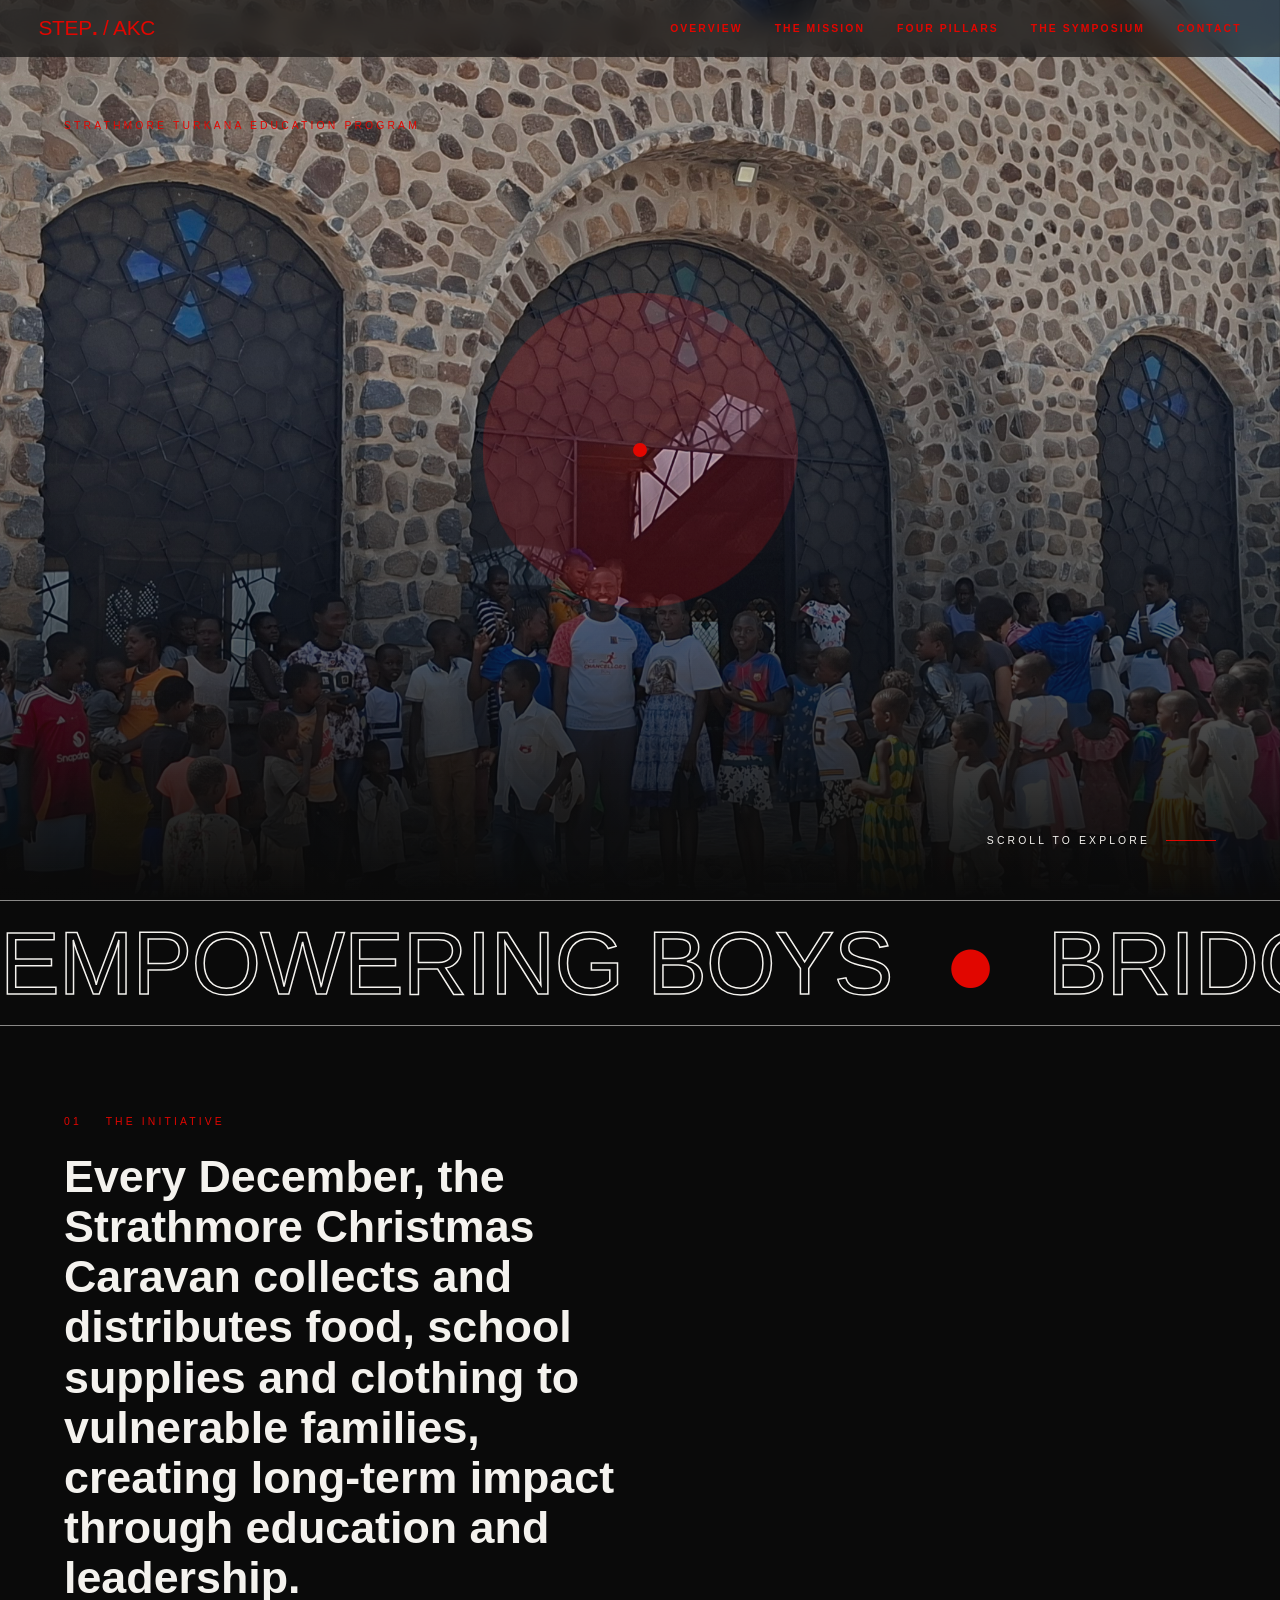
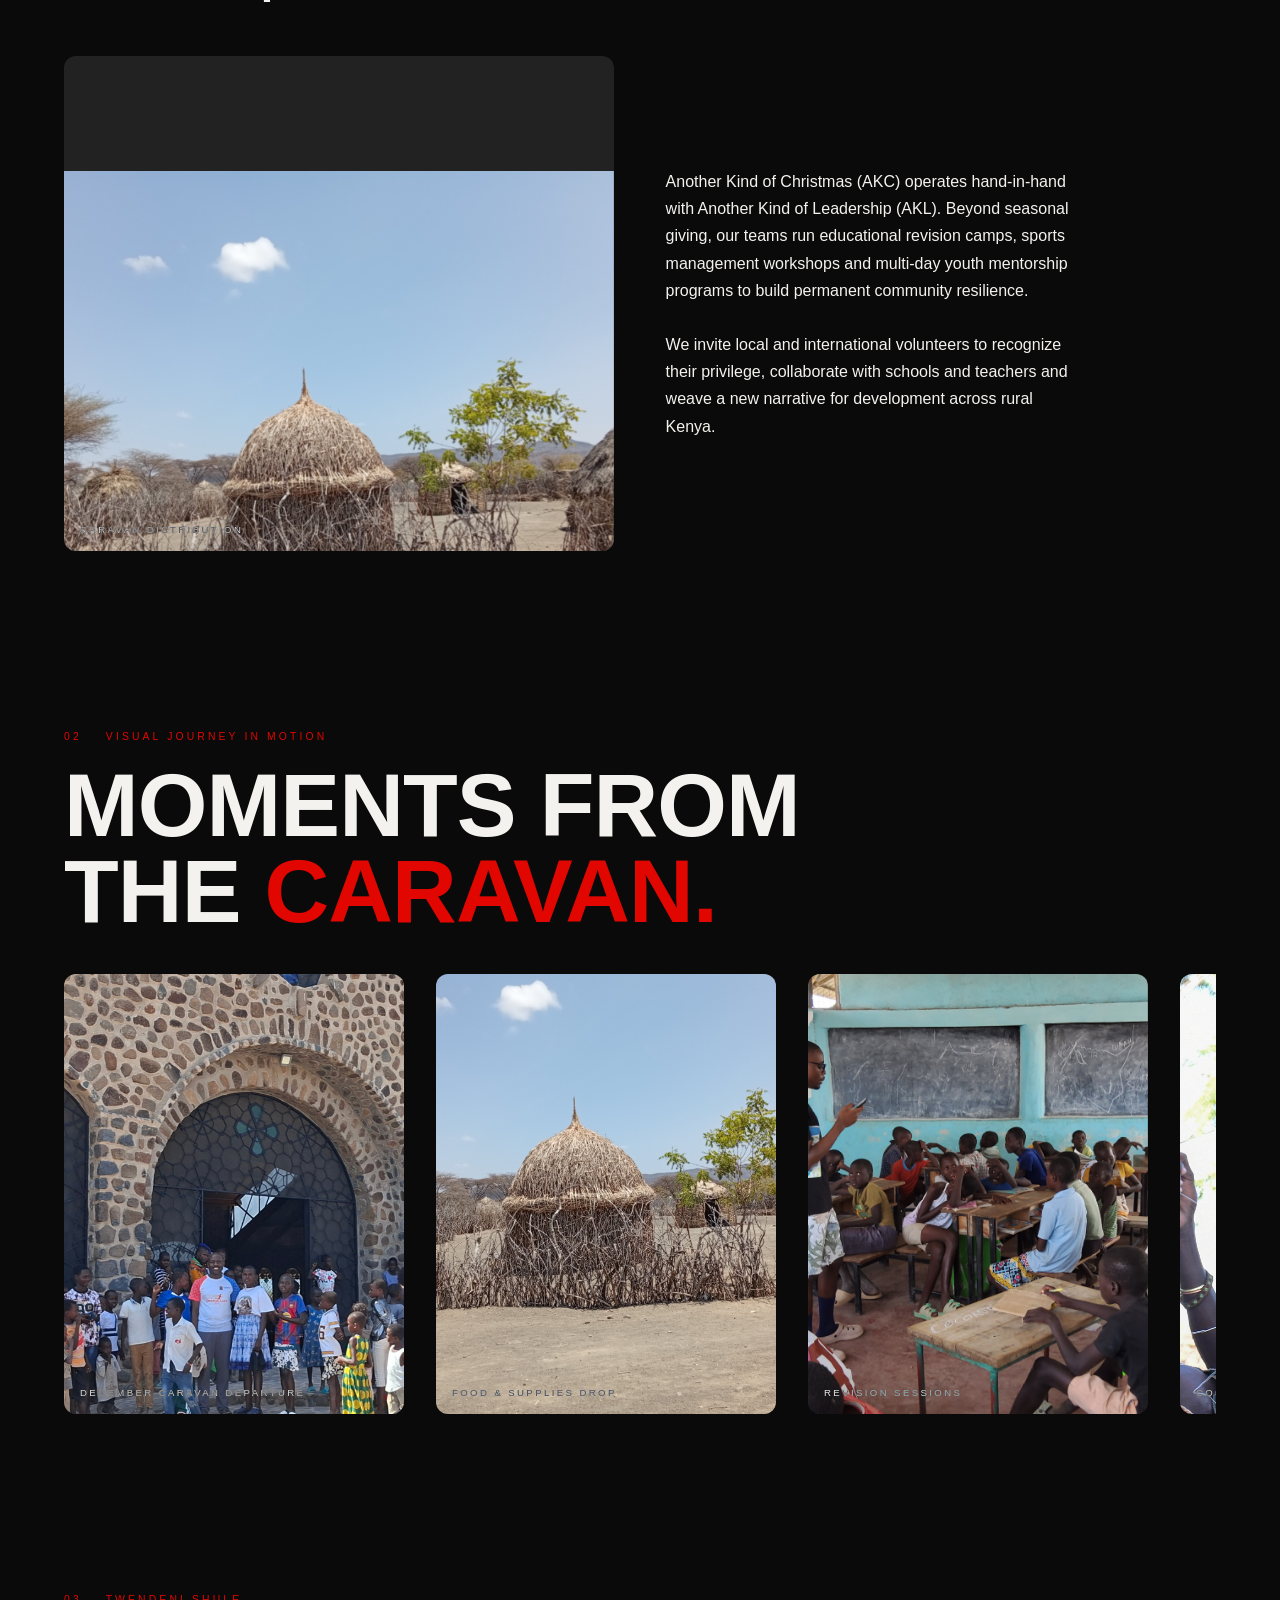
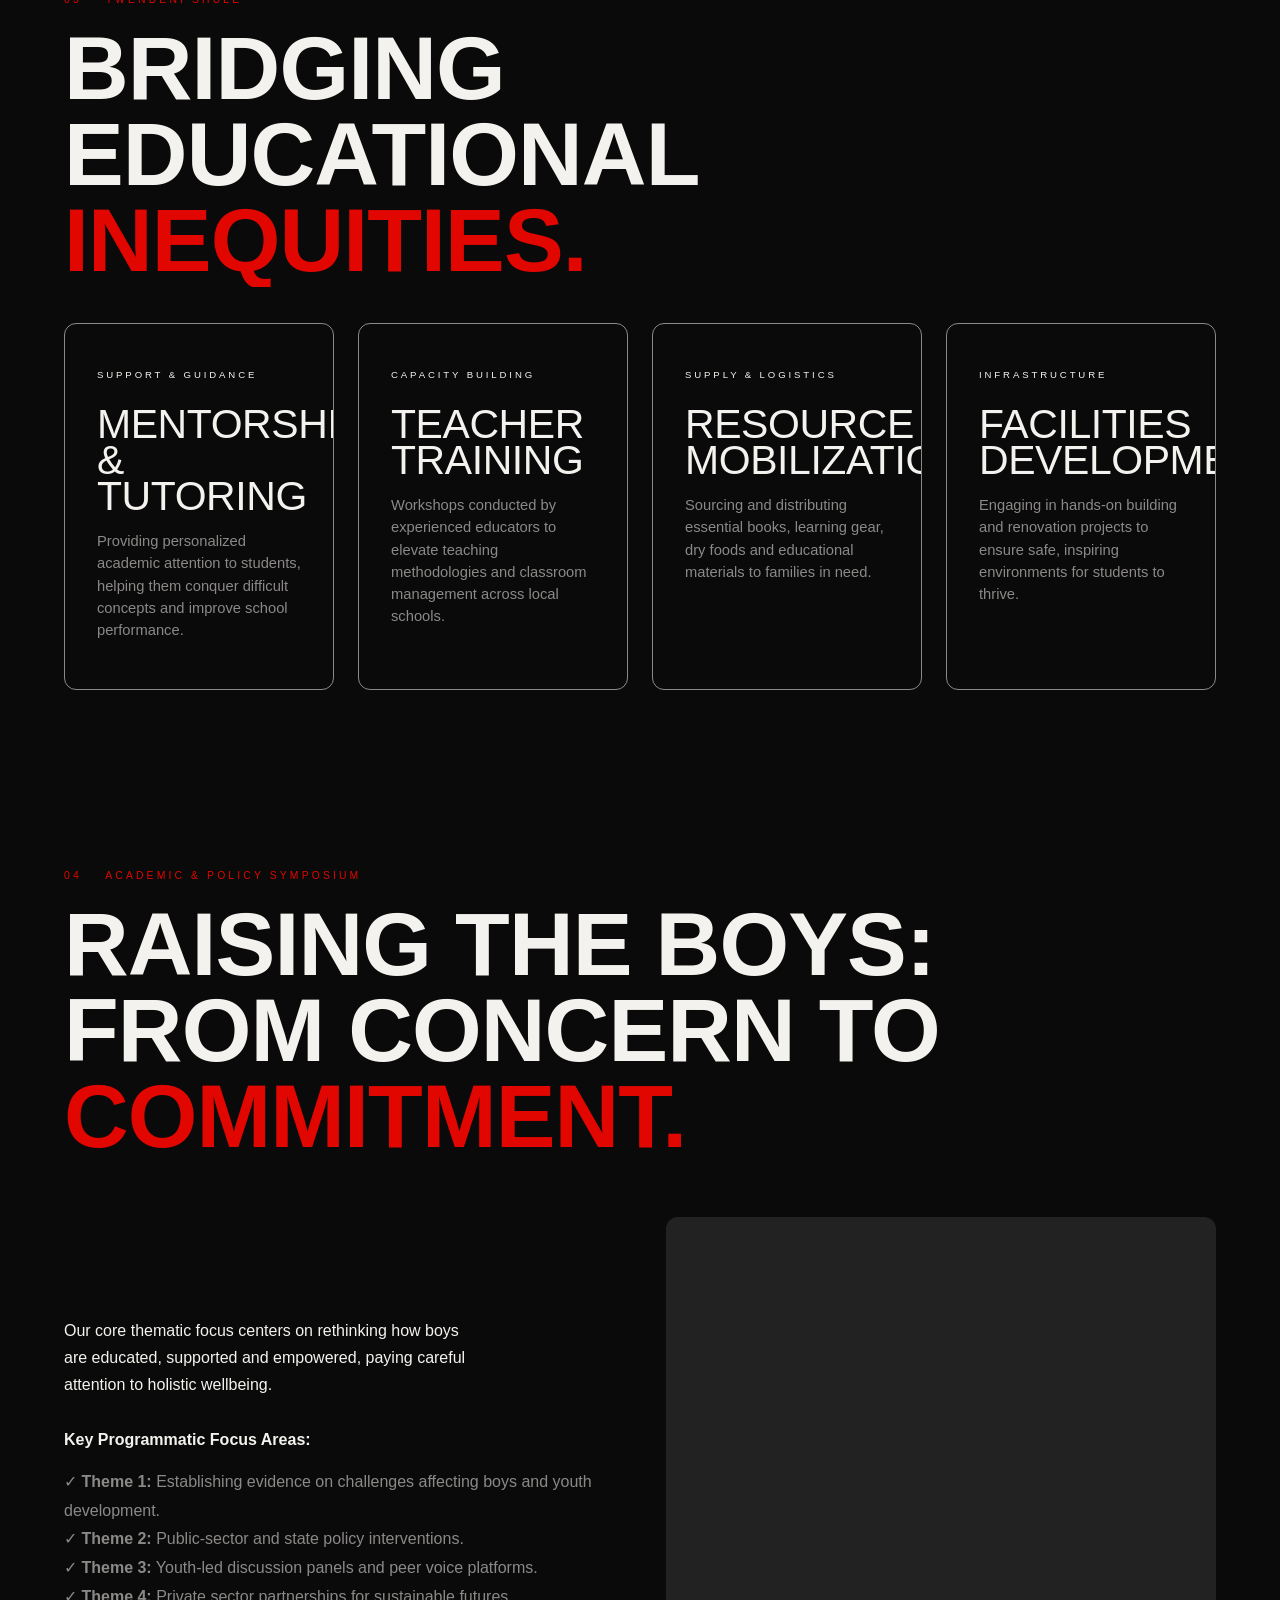
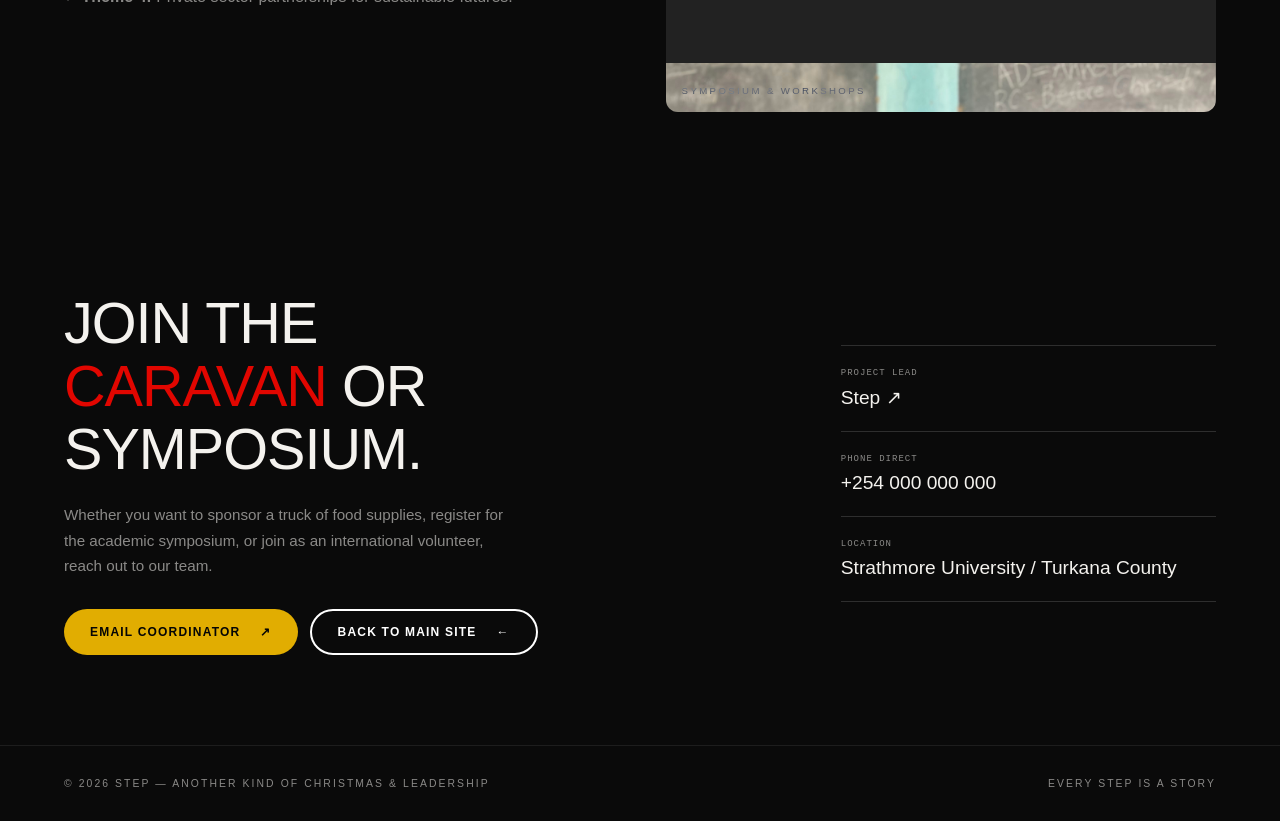
==== akc.html @ 2dad1f44 "Step 2 updated" ====
<!DOCTYPE html>
<html lang="en">
<head>
  <meta charset="utf-8">
  <meta name="viewport" content="width=device-width, initial-scale=1, viewport-fit=cover">
  <title>Another Kind of Christmas & Leadership · STEP Turkana</title>
  <link rel="stylesheet" href="akc.css">
</head>
<body class="loading">
  
  <!-- Preloader -->
  <div id="pre">
    <div class="bar"></div>
    <div class="t">Another Kind of Christmas & Leadership · STEP Turkana</div>
    <div class="n display" id="pn">0</div>
  </div>

  <!-- Ambient Sun & Custom Cursor -->
  <div id="sun"></div>
  <div id="cur"></div>

  <!-- Navigation -->
  <nav>
    <a href="index.html" class="logo display">Step<b class="red">.</b> / AKC</a>
    <ul>
      <li><a href="#overview">Overview</a></li>
      <li><a href="#story">The Mission</a></li>
      <li><a href="#pillars">Four Pillars</a></li>
      <li><a href="#symposium">The Symposium</a></li>
      <li><a href="#contact">Contact</a></li>
    </ul>
  </nav>

  <!-- Hero Section -->
  <section id="hero" data-theme="dark">
    <div class="hbg">
      <img class="pic" data-speed=".15" src="Images/hero.jpg" alt="AKC Caravan Turkana">
    </div>
    <span class="label">Strathmore Turkana Education Program</span>
    <h1 class="display" data-split>Another Kind</h1>
    <h1 class="display red" data-split>Of Christmas.</h1>
    <div class="hrow">
      <p class="rv">Bringing the Christmas spirit, educational supplies, food distribution and leadership capacity to marginalized communities in Turkana County.</p>
      <div class="cue">Scroll to explore</div>
    </div>
  </section>

  <!-- Marquee Banner -->
  <div class="mq">
    <div class="display">Empowering Boys <em>●</em> Bridging The Gap <em>●</em> Christmas Caravan <em>●</em> Service &amp; Leadership <em>●</em></div>
  </div>

  <!-- Overview Section -->
  <section id="overview" data-theme="light">
    <p class="label">01 &nbsp;&nbsp; The Initiative</p>
    <p class="big" data-scrub>Every December, the Strathmore Christmas Caravan collects and distributes food, school supplies and clothing to vulnerable families, creating long-term impact through education and leadership.</p>
    <div class="about-grid">
      <div class="img about-photo" data-cap="Caravan Distribution">
        <img class="pic" data-speed=".12" src="Images/10.jpg" alt="Caravan Distribution">
      </div>
      <div class="rv">
        <p class="about-text">Another Kind of Christmas (AKC) operates hand-in-hand with Another Kind of Leadership (AKL). Beyond seasonal giving, our teams run educational revision camps, sports management workshops and multi-day youth mentorship programs to build permanent community resilience.
          <br><br>We invite local and international volunteers to recognize their privilege, collaborate with schools and teachers and weave a new narrative for development across rural Kenya.</p>
      </div>
    </div>
  </section>

  <!-- Moving Gallery / Moving Pictures Section -->
  <section id="moving-gallery" data-theme="dark">
    <p class="label">02 &nbsp;&nbsp; Visual Journey in Motion</p>
    <h2 class="display title-people" data-split>Moments from <br>the <b class="red">Caravan.</b></h2>
    
    <div class="moving-track-container">
      <div class="moving-track">
        <div class="gallery-card img" data-cap="December Caravan Departure"><img class="pic" src="Images/hero.jpg" alt="Caravan"></div>
        <div class="gallery-card img" data-cap="Food & Supplies Drop"><img class="pic" src="Images/10.jpg" alt="Supplies"></div>
        <div class="gallery-card img" data-cap="Revision Sessions"><img class="pic" src="Images/13.jpg" alt="Revision"></div>
        <div class="gallery-card img" data-cap="Community Circles"><img class="pic" src="Images/bead.JPG" alt="Community"></div>
        <div class="gallery-card img" data-cap="Youth Sports Leadership"><img class="pic" src="Images/11.jpg" alt="Sports"></div>
        <div class="gallery-card img" data-cap="Mentorship & Joy"><img class="pic" src="Images/5.jpg" alt="Mentorship"></div>
      </div>
    </div>
  </section>

  <!-- Four Pillars Section -->
  <section id="pillars" data-theme="dark">
    <p class="label">03 &nbsp;&nbsp; Twendeni Shule</p>
    <h2 class="display title-join" data-split>Bridging <br>Educational <b class="red">Inequities.</b></h2>
    <div class="join">
      <div class="pillar-box rv">
        <small>SUPPORT &amp; GUIDANCE</small>
        <h3 class="display">Mentorship &amp; Tutoring</h3>
        <p>Providing personalized academic attention to students, helping them conquer difficult concepts and improve school performance.</p>
      </div>
      <div class="pillar-box rv">
        <small>CAPACITY BUILDING</small>
        <h3 class="display">Teacher Training</h3>
        <p>Workshops conducted by experienced educators to elevate teaching methodologies and classroom management across local schools.</p>
      </div>
      <div class="pillar-box rv">
        <small>SUPPLY &amp; LOGISTICS</small>
        <h3 class="display">Resource Mobilization</h3>
        <p>Sourcing and distributing essential books, learning gear, dry foods and educational materials to families in need.</p>
      </div>
      <div class="pillar-box rv">
        <small>INFRASTRUCTURE</small>
        <h3 class="display">Facilities Development</h3>
        <p>Engaging in hands-on building and renovation projects to ensure safe, inspiring environments for students to thrive.</p>
      </div>
    </div>
  </section>

  <!-- Annual Symposium Focus -->
  <section id="symposium" data-theme="light">
    <p class="label">04 &nbsp;&nbsp; Academic &amp; Policy Symposium</p>
    <h2 class="display title-people" data-split>Raising the Boys: <br>From Concern to <b class="red">Commitment.</b></h2>
    <div class="about-grid">
      <div class="rv">
        <p class="about-text">Our core thematic focus centers on rethinking how boys are educated, supported and empowered, paying careful attention to holistic wellbeing.<br><br><strong>Key Programmatic Focus Areas:</strong></p>
        <ul style="list-style-type: none; padding: 0; margin-top: 15px; color: var(--mut); line-height: 1.8;">
          <li>✓ <strong>Theme 1:</strong> Establishing evidence on challenges affecting boys and youth development.</li>
          <li>✓ <strong>Theme 2:</strong> Public-sector and state policy interventions.</li>
          <li>✓ <strong>Theme 3:</strong> Youth-led discussion panels and peer voice platforms.</li>
          <li>✓ <strong>Theme 4:</strong> Private sector partnerships for sustainable futures.</li>
        </ul>
      </div>
      <div class="img about-photo" data-cap="Symposium & Workshops">
        <img class="pic" data-speed=".12" src="Images/4.jpg" alt="Symposium">
      </div>
    </div>
  </section>

  <!-- Contact & Registration Section -->
  <section id="contact" class="section contact-section" data-theme="dark">
    <div class="contact-left">
      <h2 class="display">Join the <br><span class="red">Caravan</span> or <br>Symposium.</h2>
      <p>Whether you want to sponsor a truck of food supplies, register for the academic symposium, or join as an international volunteer, reach out to our team.</p>
      <div class="contact-actions">
        <a href="mailto:step@strathmore.u" class="btn-secondary">
          Email Coordinator <span>↗</span>
        </a>
        <a href="index.html" class="btn-secondary" style="background: transparent; border: 2px solid #fff; color: #fff;">
          Back to Main Site <span>←</span>
        </a>
      </div>
    </div>
    <div class="contact-right">
      <div class="contact-item">
        <span>PROJECT LEAD</span>
        <a href="mailto:step@strathmore.">Step  ↗</a>
      </div>
      <div class="contact-item">
        <span>PHONE DIRECT</span>
        <a href="tel:+254000000000">+254 000 000 000</a>
      </div>
      <div class="contact-item">
        <span>LOCATION</span>
        <a href="#">Strathmore University / Turkana County</a>
      </div>
    </div>
  </section>

  <!-- Footer -->
  <footer>
    <div>© 2026 STEP — Another Kind of Christmas &amp; Leadership</div>
    <div>Every step is a story</div>
  </footer>

  <script src="akc.js"></script>
</body>
</html>
---- akc.css ----
/* ==========================================================
   STEP — AKC & Leadership Subpage · akc.css (Balanced Sizes)
   ========================================================== */

:root {
  --red: #e10600;
  --mustard: #E1AD01;
  --mustard-glow: rgba(225, 173, 1, 0.25);
  --bg: #0a0a0a;
  --fg: #f4f2ee;
  --mut: rgba(244,242,238,.55);
}

html { scroll-behavior: smooth; }

* {
  box-sizing: border-box;
  margin: 0;
  padding: 0;
}

body {
  background: var(--bg);
  color: var(--fg);
  font-family: "Helvetica Neue", Helvetica, Arial, sans-serif;
  overflow-x: hidden;
  transition: background .9s cubic-bezier(.7,0,.2,1), color .9s;
  -webkit-font-smoothing: antialiased;
}

body.light {
  --bg: #f4f2ee;
  --fg: #0a0a0a;
  --mut: rgba(10,10,10,.55);
}

body.loading { overflow: hidden; }

a { color: inherit; text-decoration: none; }

@media(hover:hover) {
  body, a, button { cursor: none; }
}

.display {
  font-family: Impact, "Arial Narrow Bold", "Helvetica Neue", Arial, sans-serif;
  font-weight: 500;
  text-transform: uppercase;
  letter-spacing: -.01em;
  line-height: .88;
}

.red { color: var(--red); }

/* Preloader */
#pre {
  position: fixed;
  inset: 0;
  background: #0a0a0a;
  z-index: 100;
  display: flex;
  align-items: flex-end;
  justify-content: space-between;
  padding: 5vw;
  color: #f4f2ee;
  transition: transform 1.1s cubic-bezier(.8,0,.1,1);
}

#pre.done { transform: translateY(-100%); }

#pre .n { font-size: clamp(3rem, 15vw, 14rem); }

#pre .t {
  font-size: .9rem;
  letter-spacing: .3em;
  text-transform: uppercase;
  max-width: 14ch;
  line-height: 1.6;
}

#pre .bar {
  position: absolute;
  left: 0;
  top: 50%;
  height: 2px;
  width: 0;
  background: var(--red);
}

/* Sun element */
#sun {
  position: fixed;
  left: 50%;
  top: 50%;
  width: 35vmin;
  height: 35vmin;
  border-radius: 50%;
  background: var(--red);
  z-index: 1;
  pointer-events: none;
  will-change: transform;
}

/* Custom Cursor */
#cur {
  --s: 14px;
  position: fixed;
  left: 0;
  top: 0;
  width: var(--s);
  height: var(--s);
  margin: calc(var(--s) / -2) 0 0 calc(var(--s) / -2);
  border-radius: 50%;
  background: var(--red);
  border: 2px solid transparent;
  z-index: 90;
  pointer-events: none;
  transition: width .35s, height .35s, margin .35s, background .35s, border-color .35s, opacity .35s;
}

#cur::before {
  content: "";
  position: absolute;
  left: 50%;
  top: 50%;
  width: 8px;
  height: 8px;
  margin: -4px 0 0 -4px;
  border-radius: 50%;
  background: var(--red);
  transform: scale(0);
  transition: transform .35s;
}

#cur.big {
  --s: 50px;
  background: transparent;
  border-color: var(--fg);
}

#cur.big::before { transform: scale(1); }

/* Cursor shrinks automatically near the bottom/footer */
#cur.shrink-end {
  --s: 8px !important;
  opacity: 0.7;
}

/* Navigation */
nav {
  position: fixed;
  top: 0;
  left: 0;
  right: 0;
  display: flex;
  font-weight: 800;
  justify-content: space-between;
  align-items: center;
  padding: 1.2rem 3vw;
  z-index: 50;
  background-color: rgba(10, 10, 10, 0.65);
  backdrop-filter: blur(12px);
  -webkit-backdrop-filter: blur(12px);
  color: var(--red);
}

nav .logo { font-size: 1.3rem; }

nav ul {
  display: flex;
  gap: 2rem;
  list-style: none;
  font-size: .65rem;
  letter-spacing: .2em;
  text-transform: uppercase;
}

nav ul a { position: relative; padding: .3rem 0; }

nav ul a:after {
  content: "";
  position: absolute;
  left: 0;
  bottom: 0;
  height: 1px;
  width: 100%;
  background: currentColor;
  transform: scaleX(0);
  transform-origin: right;
  transition: transform .5s;
}

nav ul a:hover:after { transform: scaleX(1); transform-origin: left; }

@media(max-width: 700px) {
  nav ul { display: none; }
}

section {
  position: relative;
  z-index: 2;
  padding: 10vh 5vw;
}

/* Hero Section */
#hero {
  min-height: 100vh;
  display: flex;
  flex-direction: column;
  justify-content: flex-end;
  padding-bottom: 6vh;
}

#hero h1 {
  font-size: clamp(3.5rem, 12vw, 14rem);
  line-height: .86;
  margin-left: -.04em;
}

.hrow {
  display: flex;
  justify-content: space-between;
  align-items: flex-end;
  gap: 2rem;
  margin-top: 3vh;
  flex-wrap: wrap;
}

.hrow p {
  max-width: 36ch;
  font-size: clamp(.9rem, 1.1vw, 1.1rem);
  line-height: 1.5;
}

.cue {
  font-size: .65rem;
  letter-spacing: .3em;
  text-transform: uppercase;
  display: flex;
  align-items: center;
  gap: 1rem;
}

.cue:after {
  content: "";
  width: 50px;
  height: 1px;
  background: var(--red);
  animation: cue 2s infinite;
}

@keyframes cue {
  50% { transform: scaleX(.2); transform-origin: right; }
}

/* Animations & Masks */
.w {
  display: inline-block;
  overflow: hidden;
  vertical-align: top;
  padding-bottom: .08em;
}

.w i {
  display: inline-block;
  font-style: normal;
  transform: translateY(110%);
  transition: transform 1.1s cubic-bezier(.2,.8,.1,1);
}

.in .w i, .w.in i { transform: none; }

.rv {
  opacity: 0;
  transform: translateY(40px);
  transition: opacity 1s, transform 1.1s cubic-bezier(.2,.8,.1,1);
}

.rv.in { opacity: 1; transform: none; }

.label {
  font-size: .65rem;
  letter-spacing: .3em;
  text-transform: uppercase;
  color: var(--red);
  margin-bottom: 1.5rem;
  display: block;
}

/* Manifesto */
#overview p.big {
  font-size: clamp(1.6rem, 3.5vw, 3.4rem);
  line-height: 1.12;
  font-weight: 700;
  max-width: 24ch;
}

/* Marquee */
.mq {
  overflow: hidden;
  white-space: nowrap;
  padding: 2.5vh 0;
  position: relative;
  z-index: 2;
  border-block: 1px solid var(--mut);
}

.mq div {
  display: inline-block;
  font-size: clamp(2.5rem, 7vw, 6rem);
  animation: mq 25s linear infinite;
  -webkit-text-stroke: 1.5px var(--fg);
  color: transparent;
}

.mq div em {
  font-style: normal;
  color: var(--red);
  -webkit-text-stroke: 0;
  padding: 0 .3em;
}

@keyframes mq {
  to { transform: translateX(-50%); }
}

/* Moving Gallery */
#moving-gallery { overflow: hidden; }

.moving-track-container {
  width: 100%;
  overflow: hidden;
  position: relative;
  margin-top: 4vh;
}

.moving-track {
  display: flex;
  gap: 2rem;
  width: max-content;
  animation: scrollGallery 35s linear infinite;
}

.gallery-card {
  width: 340px;
  height: 440px;
  flex-shrink: 0;
  border-radius: 12px;
}

@keyframes scrollGallery {
  to { transform: translateX(-50%); }
}

/* Image styling */
.img {
  position: relative;
  overflow: hidden;
  background: #222;
  border-radius: 12px;
}

.pic {
  position: absolute;
  inset: -12% 0;
  object-fit: cover;
  width: 100%;
  height: 124%;
  transition: filter .8s;
  will-change: transform;
}

.img:hover .pic { filter: contrast(1.05); }

.img:after {
  content: attr(data-cap);
  position: absolute;
  left: 1rem;
  bottom: 1rem;
  font-size: .6rem;
  letter-spacing: .25em;
  text-transform: uppercase;
  color: #fff;
  mix-blend-mode: difference;
}

/* Pillars / Join Grid */
.join {
  display: grid;
  grid-template-columns: repeat(auto-fit, minmax(260px, 1fr));
  gap: 1.5rem;
}

.pillar-box {
  padding: 2.5rem 2rem 3rem;
  border: 1px solid var(--mut);
  position: relative;
  overflow: hidden;
  border-radius: 12px;
  transition: color .6s, border-color .4s, background .4s;
}

.pillar-box:hover {
  background: var(--red);
  color: #fff;
  border-color: var(--red);
}

.pillar-box h3 {
  font-size: clamp(1.6rem, 3.2vw, 2.6rem);
  margin: 1.5rem 0 1rem;
}

.pillar-box p {
  line-height: 1.5;
  font-size: .92rem;
  color: var(--mut);
}

.pillar-box:hover p { color: #fff; }

.pillar-box small { letter-spacing: .3em; font-size: .6rem; }

/* About Grid */
.about-grid {
  display: grid;
  grid-template-columns: repeat(auto-fit, minmax(280px, 1fr));
  gap: 4vw;
  margin-top: 6vh;
  align-items: center;
}

.about-photo { height: 55vh; }

.about-text {
  font-size: 1rem;
  line-height: 1.7;
  max-width: 46ch;
}

.title-people, .title-join {
  font-size: clamp(2.5rem, 7vw, 6rem);
  margin-bottom: 4vh;
}

/* Contact Section */
.contact-section {
  min-height: 55vh;
  display: grid;
  grid-template-columns: 1.3fr .7fr;
  gap: 80px;
  align-items: center;
}

.contact-left h2 {
  font-size: clamp(2.4rem, 4.5vw, 4rem);
  line-height: 1.1;
  letter-spacing: -1px;
  margin-bottom: 20px;
}

.contact-left > p {
  max-width: 460px;
  color: var(--mut);
  line-height: 1.7;
  font-size: .95rem;
  margin-bottom: 30px;
}

.contact-actions { display: flex; flex-wrap: wrap; gap: 12px; }

.btn-secondary {
  display: inline-flex;
  align-items: center;
  gap: 20px;
  padding: 14px 26px;
  border-radius: 50px;
  background: var(--mustard);
  color: #050505;
  font-weight: 700;
  font-size: 12px;
  letter-spacing: 0.1em;
  text-transform: uppercase;
  transition: .3s;
}

.btn-secondary:hover {
  transform: translateY(-3px);
  box-shadow: 0 12px 30px var(--mustard-glow);
}

.contact-right { border-top: 1px solid rgba(255,255,255,.15); }

.contact-item {
  padding: 22px 0;
  border-bottom: 1px solid rgba(255,255,255,.15);
  display: flex;
  flex-direction: column;
  gap: 8px;
}

.contact-item span {
  font-family: monospace;
  font-size: 9px;
  color: var(--mut);
  letter-spacing: 1px;
}

.contact-item a {
  font-size: 1.2rem;
  transition: .3s;
}

.contact-item a:hover { color: var(--mustard); }

@media(max-width: 900px) {
  .contact-section { grid-template-columns: 1fr; gap: 40px; }
}

/* Footer */
footer {
  position: relative;
  z-index: 2;
  display: flex;
  justify-content: space-between;
  gap: 1rem;
  flex-wrap: wrap;
  padding: 2rem 5vw;
  font-size: .65rem;
  letter-spacing: .2em;
  text-transform: uppercase;
  color: var(--mut);
  background: var(--bg);
  border-top: 1px solid rgba(255,255,255,0.08);
}

.hbg {
  position: absolute;
  inset: 0;
  z-index: -1;
  opacity: .80;
  overflow: hidden;
}

#hero .hbg:after {
  content: "";
  position: absolute;
  inset: 0;
  background: linear-gradient(180deg, transparent 40%, var(--bg));
}
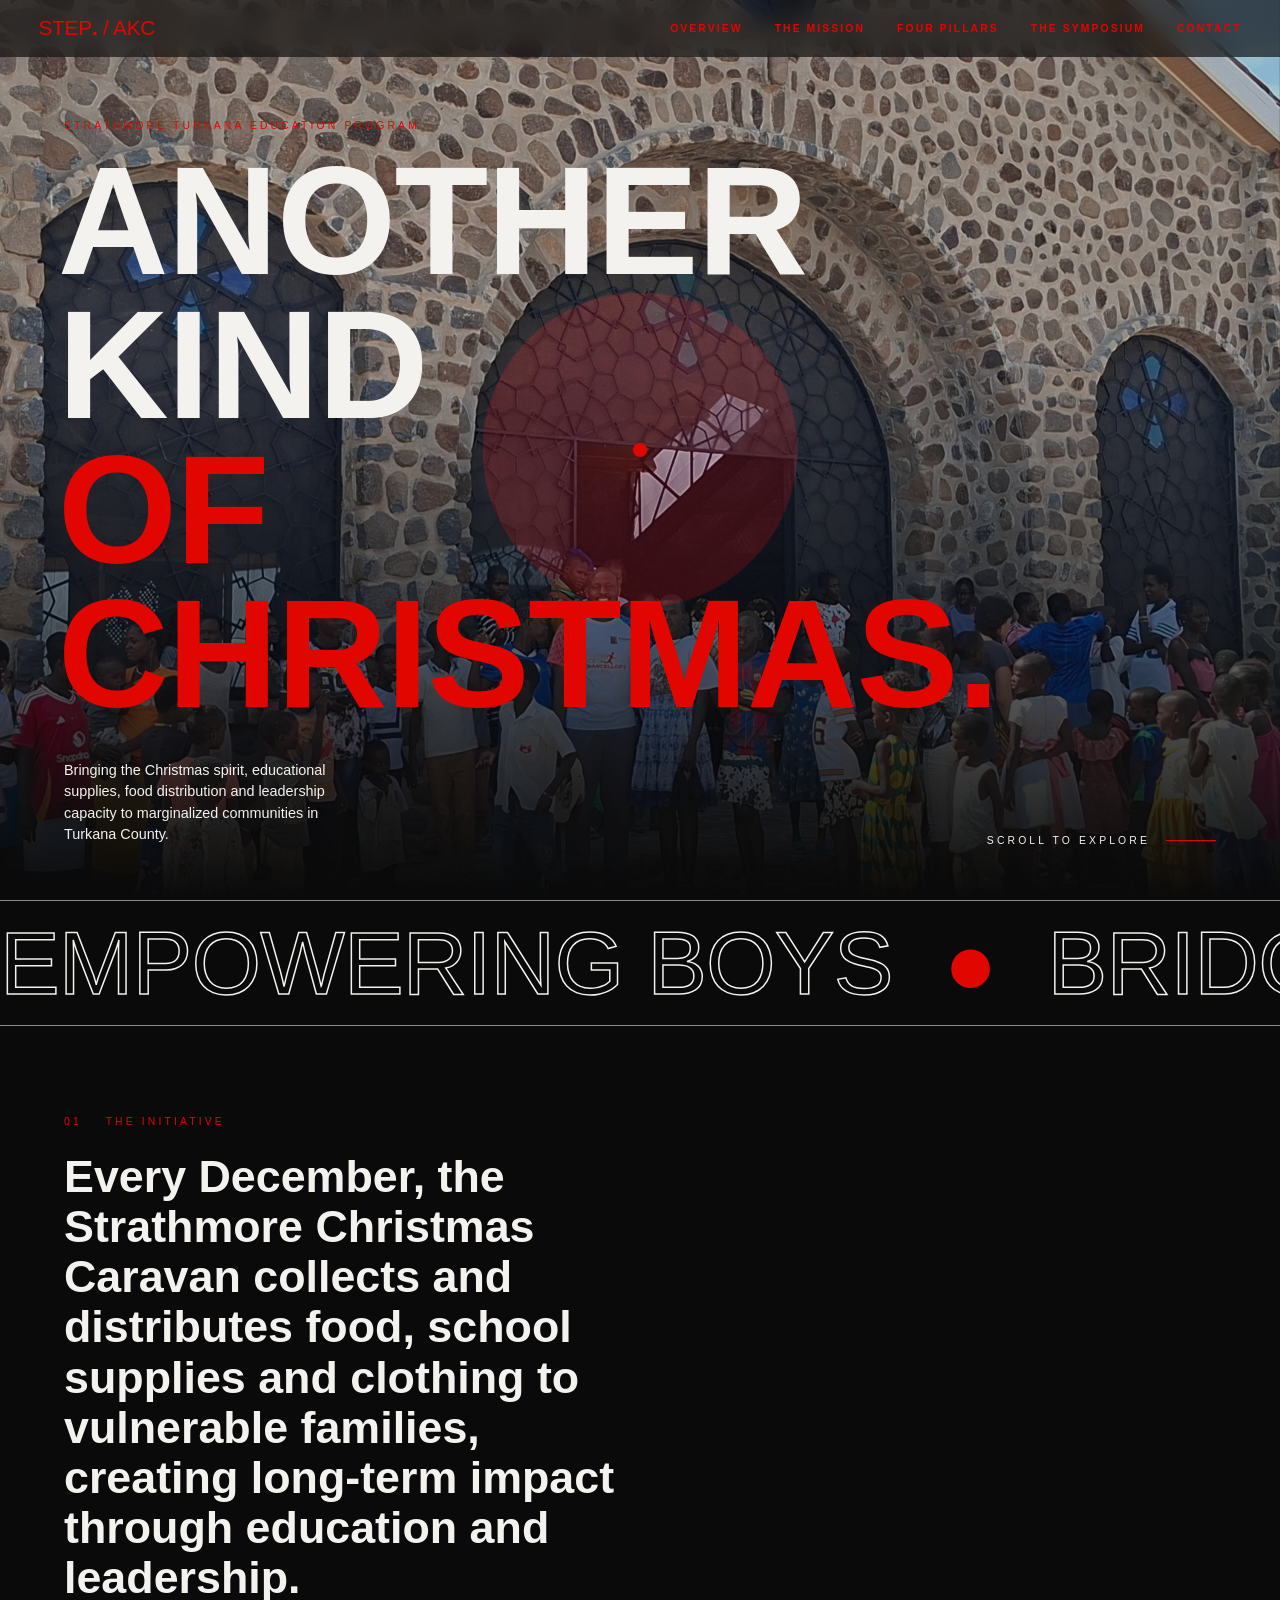
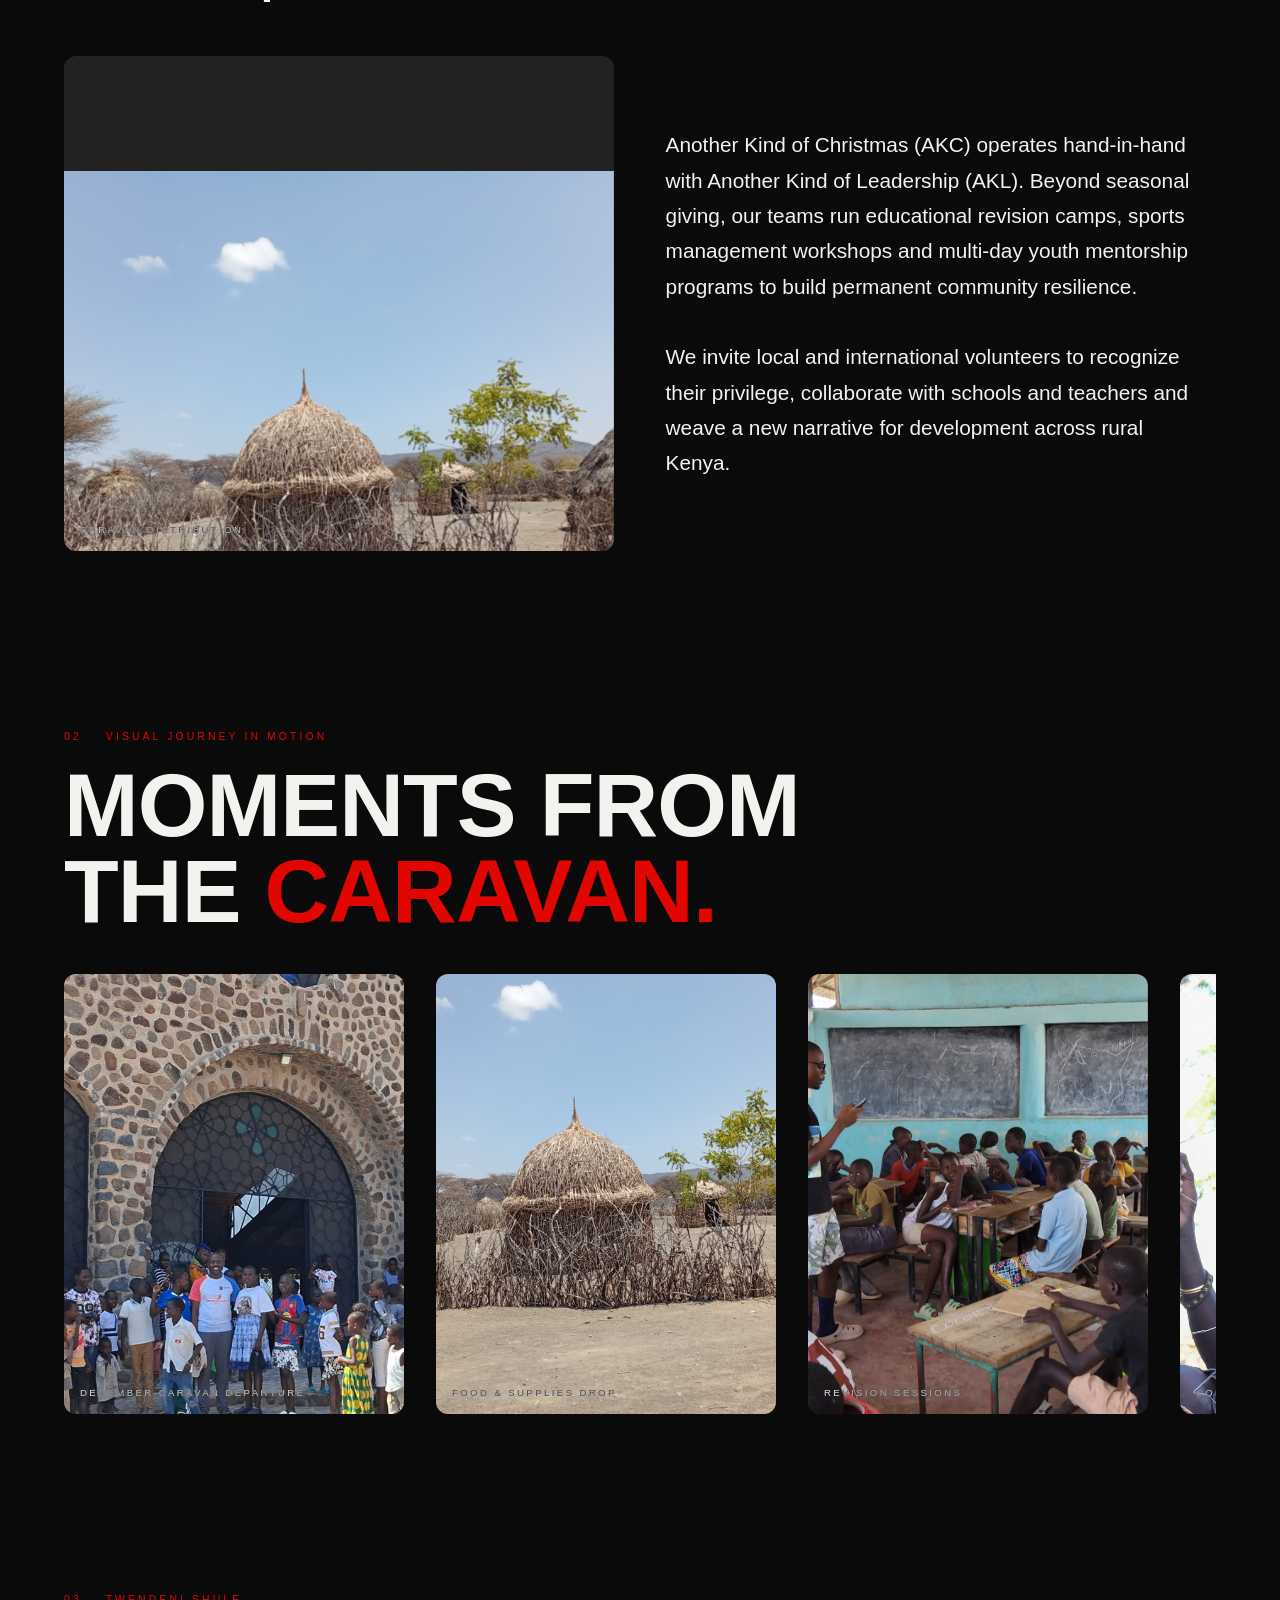
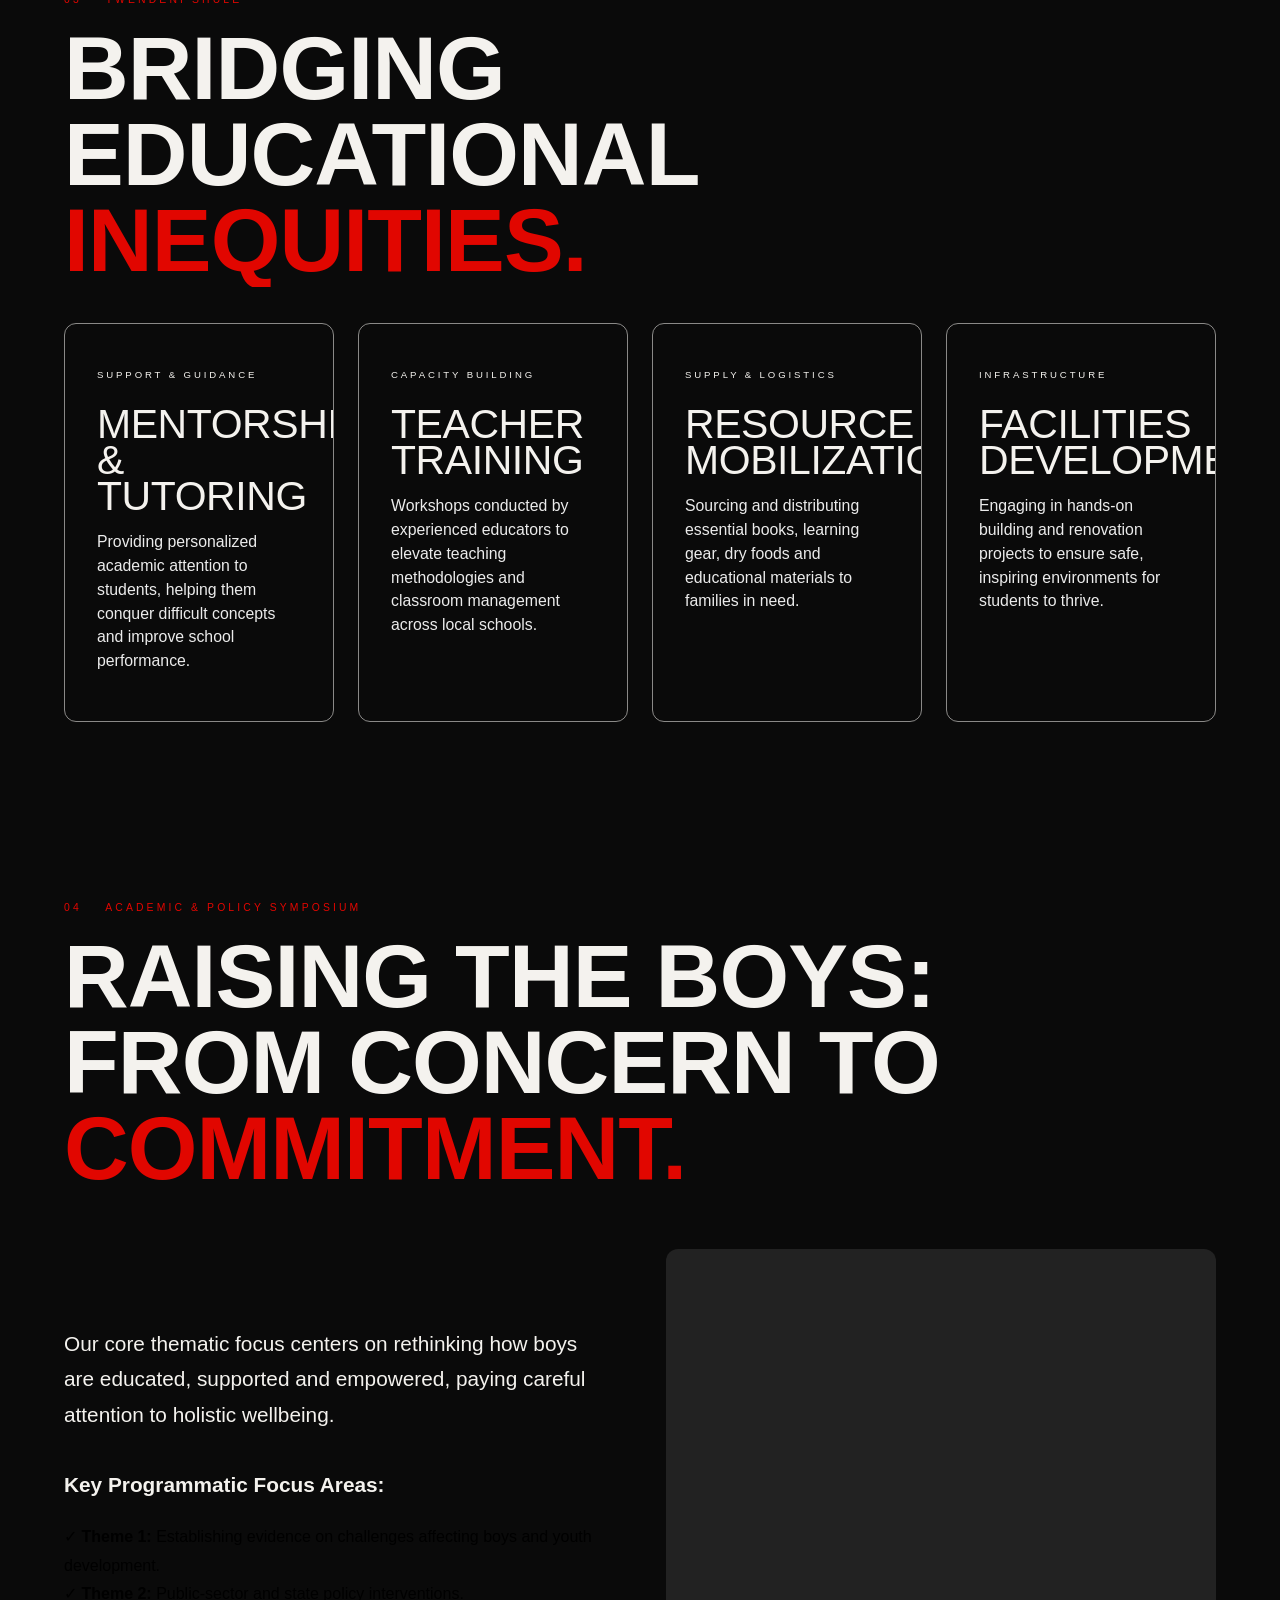
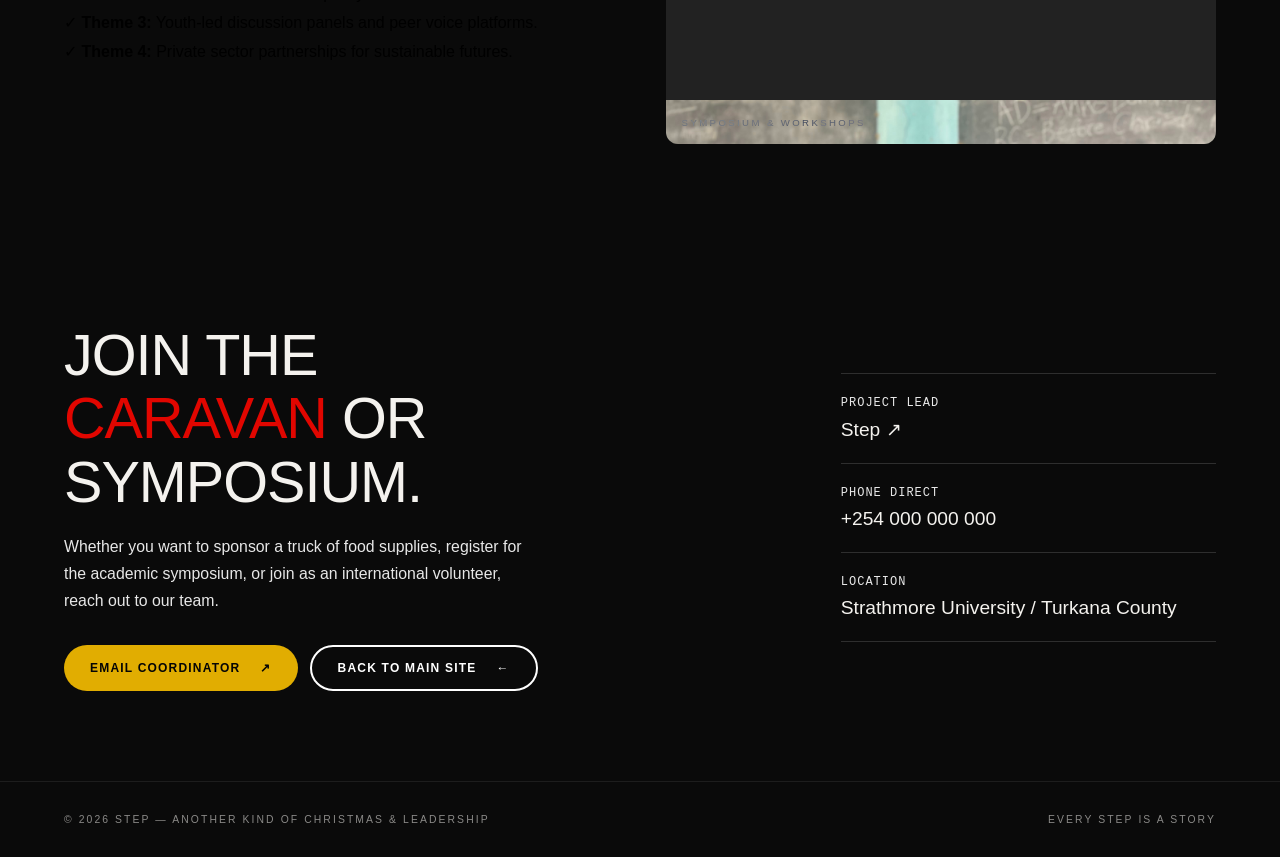
==== commit a00e416a: "colour codes" ====
--- a/akc.html
+++ b/akc.html
@@ -117,7 +117,7 @@
     <div class="about-grid">
       <div class="rv">
         <p class="about-text">Our core thematic focus centers on rethinking how boys are educated, supported and empowered, paying careful attention to holistic wellbeing.<br><br><strong>Key Programmatic Focus Areas:</strong></p>
-        <ul style="list-style-type: none; padding: 0; margin-top: 15px; color: var(--mut); line-height: 1.8;">
+        <ul style="list-style-type: none; padding: 0; margin-top: 20px; color: black; line-height: 1.8;">
           <li>✓ <strong>Theme 1:</strong> Establishing evidence on challenges affecting boys and youth development.</li>
           <li>✓ <strong>Theme 2:</strong> Public-sector and state policy interventions.</li>
           <li>✓ <strong>Theme 3:</strong> Youth-led discussion panels and peer voice platforms.</li>
--- a/akc.css
+++ b/akc.css
@@ -413,8 +413,8 @@
 
 .pillar-box p {
   line-height: 1.5;
-  font-size: .92rem;
-  color: var(--mut);
+  font-size: .99rem;
+  color: rgba(255, 255, 255, 0.92);
 }
 
 .pillar-box:hover p { color: #fff; }
@@ -433,7 +433,7 @@
 .about-photo { height: 55vh; }
 
 .about-text {
-  font-size: 1rem;
+  font-size: 1.3rem;
   line-height: 1.7;
   max-width: 46ch;
 }
@@ -461,9 +461,9 @@
 
 .contact-left > p {
   max-width: 460px;
-  color: var(--mut);
+  color: rgba(255, 255, 255, 0.904);
   line-height: 1.7;
-  font-size: .95rem;
+  font-size: .99rem;
   margin-bottom: 30px;
 }
 
@@ -501,8 +501,8 @@
 
 .contact-item span {
   font-family: monospace;
-  font-size: 9px;
-  color: var(--mut);
+  font-size: 12px;
+  color: rgba(255, 255, 255, 0.904);
   letter-spacing: 1px;
 }
 
